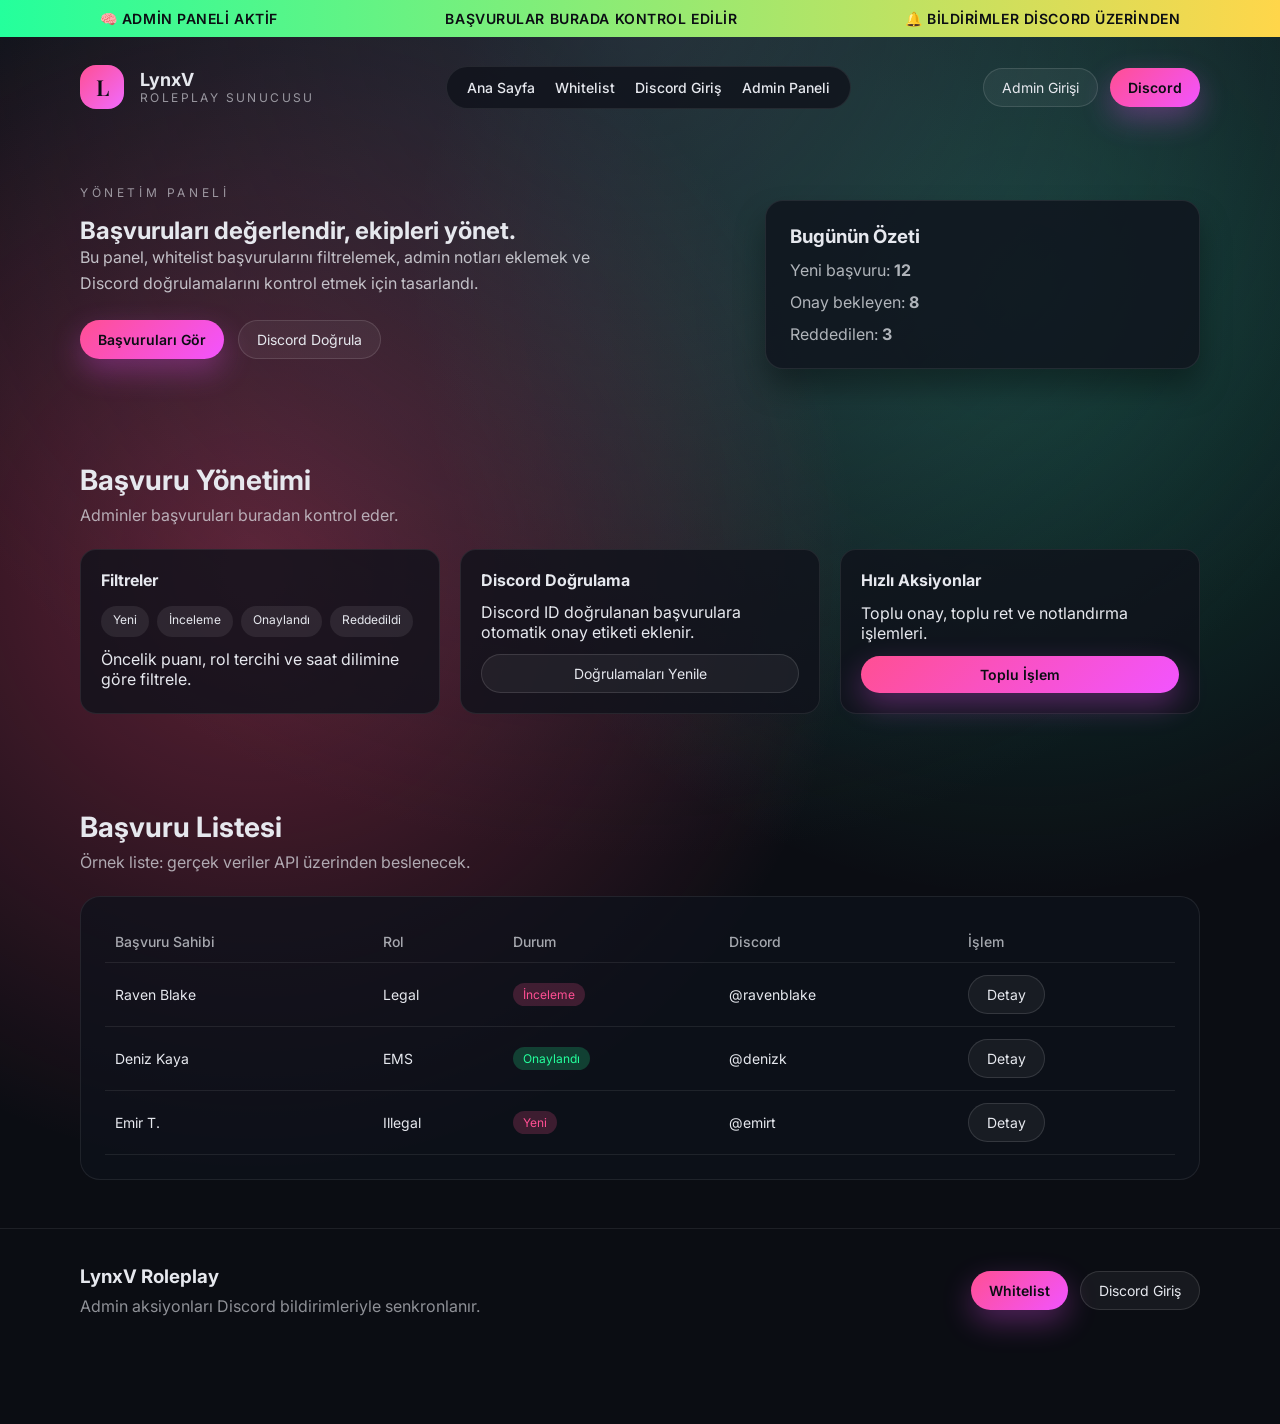
==== admin.html @ e461fdee "Add multi-page LynxV site layout" ====
<!DOCTYPE html>
<html lang="tr">
  <head>
    <meta charset="UTF-8" />
    <meta name="viewport" content="width=device-width, initial-scale=1.0" />
    <title>LynxV Roleplay | Admin Paneli</title>
    <link rel="preconnect" href="https://fonts.googleapis.com" />
    <link rel="preconnect" href="https://fonts.gstatic.com" crossorigin />
    <link
      href="https://fonts.googleapis.com/css2?family=Inter:wght@300;400;500;600;700&family=Playfair+Display:wght@600&display=swap"
      rel="stylesheet"
    />
    <link rel="stylesheet" href="styles.css" />
  </head>
  <body>
    <div class="announcement-bar">
      <span>🧠 Admin Paneli Aktif</span>
      <span>Başvurular burada kontrol edilir</span>
      <span>🔔 Bildirimler Discord üzerinden</span>
    </div>

    <header class="site-header">
      <a class="logo" href="index.html">
        <span class="logo-mark">L</span>
        <div>
          <p class="logo-title">LynxV</p>
          <p class="logo-subtitle">Roleplay Sunucusu</p>
        </div>
      </a>
      <nav class="nav-links">
        <a href="index.html">Ana Sayfa</a>
        <a href="whitelist.html">Whitelist</a>
        <a href="login.html">Discord Giriş</a>
        <a href="admin.html">Admin Paneli</a>
      </nav>
      <div class="header-actions">
        <a class="ghost-button" href="login.html">Admin Girişi</a>
        <a class="primary-button" href="https://discord.gg/EBZtk4avD4" target="_blank" rel="noreferrer">
          Discord
        </a>
      </div>
    </header>

    <main>
      <section class="page-hero">
        <div>
          <p class="eyebrow">Yönetim Paneli</p>
          <h1>Başvuruları değerlendir, ekipleri yönet.</h1>
          <p class="hero-description">
            Bu panel, whitelist başvurularını filtrelemek, admin notları eklemek
            ve Discord doğrulamalarını kontrol etmek için tasarlandı.
          </p>
          <div class="hero-buttons">
            <a class="primary-button" href="whitelist.html">Başvuruları Gör</a>
            <a class="ghost-button" href="login.html">Discord Doğrula</a>
          </div>
        </div>
        <div class="status-card">
          <h3>Bugünün Özeti</h3>
          <ul>
            <li>Yeni başvuru: <strong>12</strong></li>
            <li>Onay bekleyen: <strong>8</strong></li>
            <li>Reddedilen: <strong>3</strong></li>
          </ul>
        </div>
      </section>

      <section class="section">
        <div class="section-header">
          <h2>Başvuru Yönetimi</h2>
          <p>Adminler başvuruları buradan kontrol eder.</p>
        </div>
        <div class="admin-grid">
          <div class="admin-card">
            <h4>Filtreler</h4>
            <div class="pill-group">
              <span>Yeni</span>
              <span>İnceleme</span>
              <span>Onaylandı</span>
              <span>Reddedildi</span>
            </div>
            <p>Öncelik puanı, rol tercihi ve saat dilimine göre filtrele.</p>
          </div>
          <div class="admin-card">
            <h4>Discord Doğrulama</h4>
            <p>Discord ID doğrulanan başvurulara otomatik onay etiketi eklenir.</p>
            <button class="ghost-button" type="button">Doğrulamaları Yenile</button>
          </div>
          <div class="admin-card">
            <h4>Hızlı Aksiyonlar</h4>
            <p>Toplu onay, toplu ret ve notlandırma işlemleri.</p>
            <button class="primary-button" type="button">Toplu İşlem</button>
          </div>
        </div>
      </section>

      <section class="section">
        <div class="section-header">
          <h2>Başvuru Listesi</h2>
          <p>Örnek liste: gerçek veriler API üzerinden beslenecek.</p>
        </div>
        <div class="table-card">
          <table>
            <thead>
              <tr>
                <th>Başvuru Sahibi</th>
                <th>Rol</th>
                <th>Durum</th>
                <th>Discord</th>
                <th>İşlem</th>
              </tr>
            </thead>
            <tbody>
              <tr>
                <td>Raven Blake</td>
                <td>Legal</td>
                <td><span class="status-pill">İnceleme</span></td>
                <td>@ravenblake</td>
                <td>
                  <button class="ghost-button" type="button">Detay</button>
                </td>
              </tr>
              <tr>
                <td>Deniz Kaya</td>
                <td>EMS</td>
                <td><span class="status-pill approved">Onaylandı</span></td>
                <td>@denizk</td>
                <td>
                  <button class="ghost-button" type="button">Detay</button>
                </td>
              </tr>
              <tr>
                <td>Emir T.</td>
                <td>Illegal</td>
                <td><span class="status-pill">Yeni</span></td>
                <td>@emirt</td>
                <td>
                  <button class="ghost-button" type="button">Detay</button>
                </td>
              </tr>
            </tbody>
          </table>
        </div>
      </section>
    </main>

    <footer class="footer">
      <div>
        <h3>LynxV Roleplay</h3>
        <p>Admin aksiyonları Discord bildirimleriyle senkronlanır.</p>
      </div>
      <div class="footer-actions">
        <a class="primary-button" href="whitelist.html">Whitelist</a>
        <a class="ghost-button" href="login.html">Discord Giriş</a>
      </div>
    </footer>
  </body>
</html>
---- styles.css ----
:root {
  color-scheme: dark;
  font-family: "Inter", system-ui, sans-serif;
  background-color: #0b0d13;
  color: #e6e8ee;
}

* {
  box-sizing: border-box;
  margin: 0;
  padding: 0;
}

body {
  min-height: 100vh;
  background: radial-gradient(circle at top, rgba(68, 76, 94, 0.45), transparent 55%),
    radial-gradient(circle at 20% 40%, rgba(255, 69, 118, 0.35), transparent 45%),
    radial-gradient(circle at 80% 20%, rgba(31, 225, 170, 0.25), transparent 40%),
    #0b0d13;
  position: relative;
  padding-bottom: 72px;
}

body::before {
  content: "";
  position: fixed;
  inset: 0;
  background-image: linear-gradient(rgba(255, 255, 255, 0.04) 1px, transparent 1px),
    linear-gradient(90deg, rgba(255, 255, 255, 0.04) 1px, transparent 1px);
  background-size: 48px 48px;
  pointer-events: none;
  mix-blend-mode: screen;
  z-index: -1;
}

.announcement-bar {
  display: flex;
  justify-content: space-around;
  align-items: center;
  gap: 16px;
  background: linear-gradient(90deg, #24ff9c, #ffd64a);
  color: #0b0d13;
  padding: 10px 24px;
  font-weight: 600;
  font-size: 14px;
  text-transform: uppercase;
  letter-spacing: 0.04em;
}

.site-header {
  display: flex;
  align-items: center;
  justify-content: space-between;
  padding: 28px 80px 12px;
  gap: 24px;
}

.logo {
  display: flex;
  align-items: center;
  gap: 16px;
  color: inherit;
  text-decoration: none;
}

.logo:hover {
  opacity: 0.9;
}

.logo-mark {
  display: inline-flex;
  width: 44px;
  height: 44px;
  align-items: center;
  justify-content: center;
  border-radius: 16px;
  background: linear-gradient(135deg, #ff4f93, #f06bff);
  font-family: "Playfair Display", serif;
  font-size: 22px;
  font-weight: 600;
  color: #0b0d13;
}

.logo-title {
  font-weight: 700;
  font-size: 18px;
}

.logo-subtitle {
  font-size: 12px;
  text-transform: uppercase;
  letter-spacing: 0.2em;
  color: rgba(230, 232, 238, 0.6);
}

.nav-links {
  display: flex;
  gap: 20px;
  background: rgba(15, 18, 27, 0.8);
  padding: 12px 20px;
  border-radius: 999px;
  border: 1px solid rgba(255, 255, 255, 0.08);
}

.nav-links a {
  color: inherit;
  text-decoration: none;
  font-size: 14px;
  font-weight: 500;
}

.header-actions {
  display: flex;
  gap: 12px;
}

.header-actions a {
  display: inline-flex;
  align-items: center;
  justify-content: center;
  text-decoration: none;
}

.primary-button,
.ghost-button {
  border: none;
  font-family: inherit;
  font-size: 14px;
  padding: 10px 18px;
  border-radius: 999px;
  cursor: pointer;
  text-decoration: none;
  display: inline-flex;
  align-items: center;
  justify-content: center;
}

.primary-button {
  background: linear-gradient(135deg, #ff4f93, #f254ff);
  color: #0b0d13;
  font-weight: 600;
  box-shadow: 0 12px 30px rgba(242, 84, 255, 0.3);
}

.ghost-button {
  background: rgba(255, 255, 255, 0.05);
  color: #e6e8ee;
  border: 1px solid rgba(255, 255, 255, 0.12);
}

.hero {
  display: grid;
  grid-template-columns: minmax(0, 1.2fr) minmax(0, 0.8fr);
  align-items: center;
  gap: 48px;
  padding: 72px 80px 32px;
}

.hero-content h1 {
  font-size: clamp(36px, 4vw, 60px);
  line-height: 1.1;
  margin-bottom: 16px;
}

.hero-content h1 span {
  color: #ff5aa4;
}

.eyebrow {
  text-transform: uppercase;
  font-size: 12px;
  letter-spacing: 0.3em;
  color: rgba(230, 232, 238, 0.6);
  margin-bottom: 16px;
}

.hero-description {
  max-width: 520px;
  line-height: 1.6;
  color: rgba(230, 232, 238, 0.8);
  margin-bottom: 24px;
}

.hero-buttons {
  display: flex;
  gap: 14px;
  margin-bottom: 24px;
}

.hero-tags {
  display: flex;
  flex-wrap: wrap;
  gap: 12px;
}

.hero-tags span {
  padding: 6px 14px;
  border-radius: 999px;
  border: 1px solid rgba(255, 255, 255, 0.14);
  font-size: 12px;
  background: rgba(15, 18, 27, 0.7);
}

.hero-visual {
  position: relative;
  display: grid;
  gap: 18px;
}

.hero-card {
  background: rgba(14, 16, 25, 0.85);
  border-radius: 20px;
  padding: 24px;
  border: 1px solid rgba(255, 255, 255, 0.08);
  box-shadow: 0 24px 40px rgba(0, 0, 0, 0.4);
}

.hero-mini-card {
  align-self: flex-start;
  justify-self: flex-end;
  background: rgba(20, 24, 34, 0.9);
  border-radius: 16px;
  padding: 16px 20px;
  border: 1px solid rgba(255, 255, 255, 0.08);
  width: min(240px, 100%);
}

.mini-title {
  font-weight: 600;
  margin-bottom: 6px;
}

.mini-subtitle {
  font-size: 12px;
  color: rgba(230, 232, 238, 0.7);
}

.signal-bars {
  display: flex;
  gap: 6px;
  margin-top: 12px;
}

.signal-bars span {
  width: 8px;
  border-radius: 4px;
  background: linear-gradient(180deg, #24ff9c, #1fe1aa);
}

.signal-bars span:nth-child(1) {
  height: 10px;
}

.signal-bars span:nth-child(2) {
  height: 16px;
}

.signal-bars span:nth-child(3) {
  height: 22px;
}

.signal-bars span:nth-child(4) {
  height: 28px;
}

.hero-map {
  position: relative;
  padding: 24px;
  border-radius: 20px;
  background: rgba(14, 18, 27, 0.8);
  border: 1px solid rgba(255, 255, 255, 0.08);
  overflow: hidden;
}

.hero-map::after {
  content: "";
  position: absolute;
  inset: 0;
  background: radial-gradient(circle at top left, rgba(36, 255, 156, 0.25), transparent 55%),
    radial-gradient(circle at bottom right, rgba(255, 79, 147, 0.25), transparent 60%);
  opacity: 0.8;
  pointer-events: none;
}

.hero-map svg {
  width: 100%;
  height: auto;
  fill: rgba(255, 255, 255, 0.08);
  stroke: rgba(36, 255, 156, 0.7);
  position: relative;
  z-index: 1;
}

.hero-map-label {
  display: flex;
  justify-content: space-between;
  align-items: center;
  margin-top: 16px;
  font-size: 13px;
  position: relative;
  z-index: 1;
  color: rgba(230, 232, 238, 0.7);
}

.hero-map-label strong {
  color: #24ff9c;
}

.hero-card-header {
  display: flex;
  justify-content: space-between;
  align-items: center;
  color: rgba(230, 232, 238, 0.6);
  font-size: 14px;
  margin-bottom: 18px;
}

.icon-button {
  background: none;
  border: none;
  color: inherit;
  font-size: 18px;
}

.hero-card-title {
  font-size: 18px;
  font-weight: 600;
  margin-bottom: 12px;
}

.hero-card-text {
  font-size: 14px;
  line-height: 1.6;
  color: rgba(230, 232, 238, 0.7);
}

.hero-card-stats {
  display: grid;
  grid-template-columns: repeat(3, 1fr);
  gap: 12px;
  margin-top: 20px;
}

.hero-card-stats div {
  background: rgba(255, 255, 255, 0.05);
  border-radius: 12px;
  padding: 12px;
  text-align: center;
  font-size: 12px;
  color: rgba(230, 232, 238, 0.7);
}

.hero-card-stats strong {
  display: block;
  font-size: 18px;
  color: #24ff9c;
  margin-top: 4px;
}

.section {
  padding: 48px 80px;
}

.section-header {
  margin-bottom: 24px;
}

.section-header h2 {
  font-size: 28px;
  margin-bottom: 8px;
}

.section-header p {
  color: rgba(230, 232, 238, 0.7);
}

.card-grid {
  display: grid;
  grid-template-columns: repeat(auto-fit, minmax(220px, 1fr));
  gap: 20px;
}

.glass-card {
  position: relative;
  padding: 24px;
  border-radius: 18px;
  background: rgba(14, 18, 27, 0.7);
  border: 1px solid rgba(36, 255, 156, 0.3);
  box-shadow: 0 20px 30px rgba(0, 0, 0, 0.35);
}

.card-icon {
  font-size: 20px;
  margin-bottom: 12px;
}

.glass-card h3 {
  margin-bottom: 6px;
}

.glass-card p {
  color: rgba(230, 232, 238, 0.7);
  margin-bottom: 16px;
}

.badge {
  position: absolute;
  top: 18px;
  right: 18px;
  background: rgba(36, 255, 156, 0.2);
  color: #24ff9c;
  padding: 4px 10px;
  border-radius: 999px;
  font-size: 12px;
}

.badge-alt {
  background: rgba(255, 79, 147, 0.2);
  color: #ff4f93;
}

.feature-grid {
  display: grid;
  grid-template-columns: repeat(auto-fit, minmax(220px, 1fr));
  gap: 20px;
}

.feature-card {
  padding: 20px;
  border-radius: 16px;
  border: 1px solid rgba(255, 255, 255, 0.08);
  background: rgba(15, 18, 27, 0.8);
}

.feature-card h4 {
  margin-bottom: 8px;
}

.feature-card p {
  color: rgba(230, 232, 238, 0.7);
}

.footer {
  padding: 36px 80px;
  border-top: 1px solid rgba(255, 255, 255, 0.08);
  display: flex;
  justify-content: space-between;
  align-items: center;
  gap: 24px;
}

.footer h3 {
  margin-bottom: 8px;
}

.footer p {
  color: rgba(230, 232, 238, 0.6);
}

.footer-actions {
  display: flex;
  gap: 12px;
}

.page-hero {
  display: grid;
  grid-template-columns: minmax(0, 1.2fr) minmax(0, 0.8fr);
  gap: 32px;
  padding: 64px 80px 32px;
  align-items: center;
}

.status-card {
  background: rgba(16, 20, 30, 0.85);
  border-radius: 18px;
  padding: 24px;
  border: 1px solid rgba(255, 255, 255, 0.08);
  box-shadow: 0 18px 30px rgba(0, 0, 0, 0.35);
}

.status-card h3 {
  margin-bottom: 12px;
}

.status-card ul {
  list-style: none;
  display: grid;
  gap: 12px;
  color: rgba(230, 232, 238, 0.75);
}

.glass-form {
  background: rgba(14, 18, 27, 0.75);
  border-radius: 20px;
  padding: 24px;
  border: 1px solid rgba(255, 255, 255, 0.08);
  display: grid;
  gap: 18px;
}

.form-grid {
  display: grid;
  grid-template-columns: repeat(auto-fit, minmax(220px, 1fr));
  gap: 16px;
}

label {
  display: grid;
  gap: 8px;
  font-size: 14px;
  color: rgba(230, 232, 238, 0.8);
}

input,
select,
textarea {
  background: rgba(8, 10, 16, 0.9);
  border: 1px solid rgba(255, 255, 255, 0.1);
  border-radius: 12px;
  padding: 12px 14px;
  color: #e6e8ee;
  font-family: inherit;
}

textarea {
  resize: vertical;
}

.form-actions {
  display: flex;
  flex-wrap: wrap;
  gap: 12px;
}

.step-grid {
  display: grid;
  grid-template-columns: repeat(auto-fit, minmax(220px, 1fr));
  gap: 20px;
}

.step-card {
  padding: 20px;
  border-radius: 16px;
  border: 1px solid rgba(255, 255, 255, 0.08);
  background: rgba(15, 18, 27, 0.8);
  display: grid;
  gap: 12px;
}

.step-card span {
  width: 34px;
  height: 34px;
  border-radius: 12px;
  background: rgba(36, 255, 156, 0.2);
  color: #24ff9c;
  display: inline-flex;
  align-items: center;
  justify-content: center;
  font-weight: 600;
}

.admin-grid {
  display: grid;
  grid-template-columns: repeat(auto-fit, minmax(240px, 1fr));
  gap: 20px;
}

.admin-card {
  padding: 20px;
  border-radius: 16px;
  border: 1px solid rgba(255, 255, 255, 0.08);
  background: rgba(15, 18, 27, 0.8);
  display: grid;
  gap: 12px;
}

.pill-group {
  display: flex;
  flex-wrap: wrap;
  gap: 8px;
}

.pill-group span {
  padding: 6px 12px;
  border-radius: 999px;
  background: rgba(255, 255, 255, 0.08);
  font-size: 12px;
}

.table-card {
  background: rgba(14, 18, 27, 0.75);
  border-radius: 20px;
  padding: 24px;
  border: 1px solid rgba(255, 255, 255, 0.08);
  overflow-x: auto;
}

table {
  width: 100%;
  border-collapse: collapse;
  min-width: 520px;
}

th,
td {
  text-align: left;
  padding: 12px 10px;
  border-bottom: 1px solid rgba(255, 255, 255, 0.08);
  font-size: 14px;
}

th {
  color: rgba(230, 232, 238, 0.7);
  font-weight: 500;
}

.status-pill {
  display: inline-flex;
  padding: 4px 10px;
  border-radius: 999px;
  background: rgba(255, 79, 147, 0.2);
  color: #ff4f93;
  font-size: 12px;
}

.status-pill.approved {
  background: rgba(36, 255, 156, 0.2);
  color: #24ff9c;
}

.timeline {
  display: grid;
  gap: 16px;
}

.timeline-item {
  display: grid;
  grid-template-columns: 72px 1fr;
  gap: 18px;
  padding: 18px 20px;
  border-radius: 16px;
  background: rgba(15, 18, 27, 0.75);
  border: 1px solid rgba(255, 255, 255, 0.08);
}

.timeline-time {
  font-weight: 600;
  color: #ff4f93;
}

.timeline-item h4 {
  margin-bottom: 6px;
}

.timeline-item p {
  color: rgba(230, 232, 238, 0.7);
}

.gallery-grid {
  display: grid;
  grid-template-columns: repeat(4, minmax(0, 1fr));
  gap: 16px;
}

.gallery-card {
  position: relative;
  padding: 18px;
  min-height: 160px;
  border-radius: 18px;
  background: linear-gradient(135deg, rgba(36, 255, 156, 0.15), rgba(255, 79, 147, 0.15));
  border: 1px solid rgba(255, 255, 255, 0.08);
  display: flex;
  align-items: flex-end;
  font-weight: 600;
  text-shadow: 0 8px 20px rgba(0, 0, 0, 0.6);
  overflow: hidden;
}

.gallery-card::after {
  content: "";
  position: absolute;
  inset: 0;
  background: radial-gradient(circle at top left, rgba(255, 255, 255, 0.18), transparent 60%);
  pointer-events: none;
}

.gallery-card span {
  position: relative;
  z-index: 1;
}

.gallery-card.tall {
  grid-row: span 2;
}

.gallery-card.wide {
  grid-column: span 2;
}

@media (max-width: 960px) {
  .site-header {
    flex-direction: column;
    align-items: flex-start;
    padding: 24px;
  }

  .nav-links {
    flex-wrap: wrap;
    width: 100%;
  }

  .hero {
    grid-template-columns: 1fr;
    padding: 48px 24px;
  }

  .page-hero {
    grid-template-columns: 1fr;
    padding: 48px 24px 24px;
  }

  .section {
    padding: 32px 24px;
  }

  .footer {
    flex-direction: column;
    align-items: flex-start;
    padding: 24px;
  }

  .gallery-grid {
    grid-template-columns: repeat(auto-fit, minmax(160px, 1fr));
  }
}
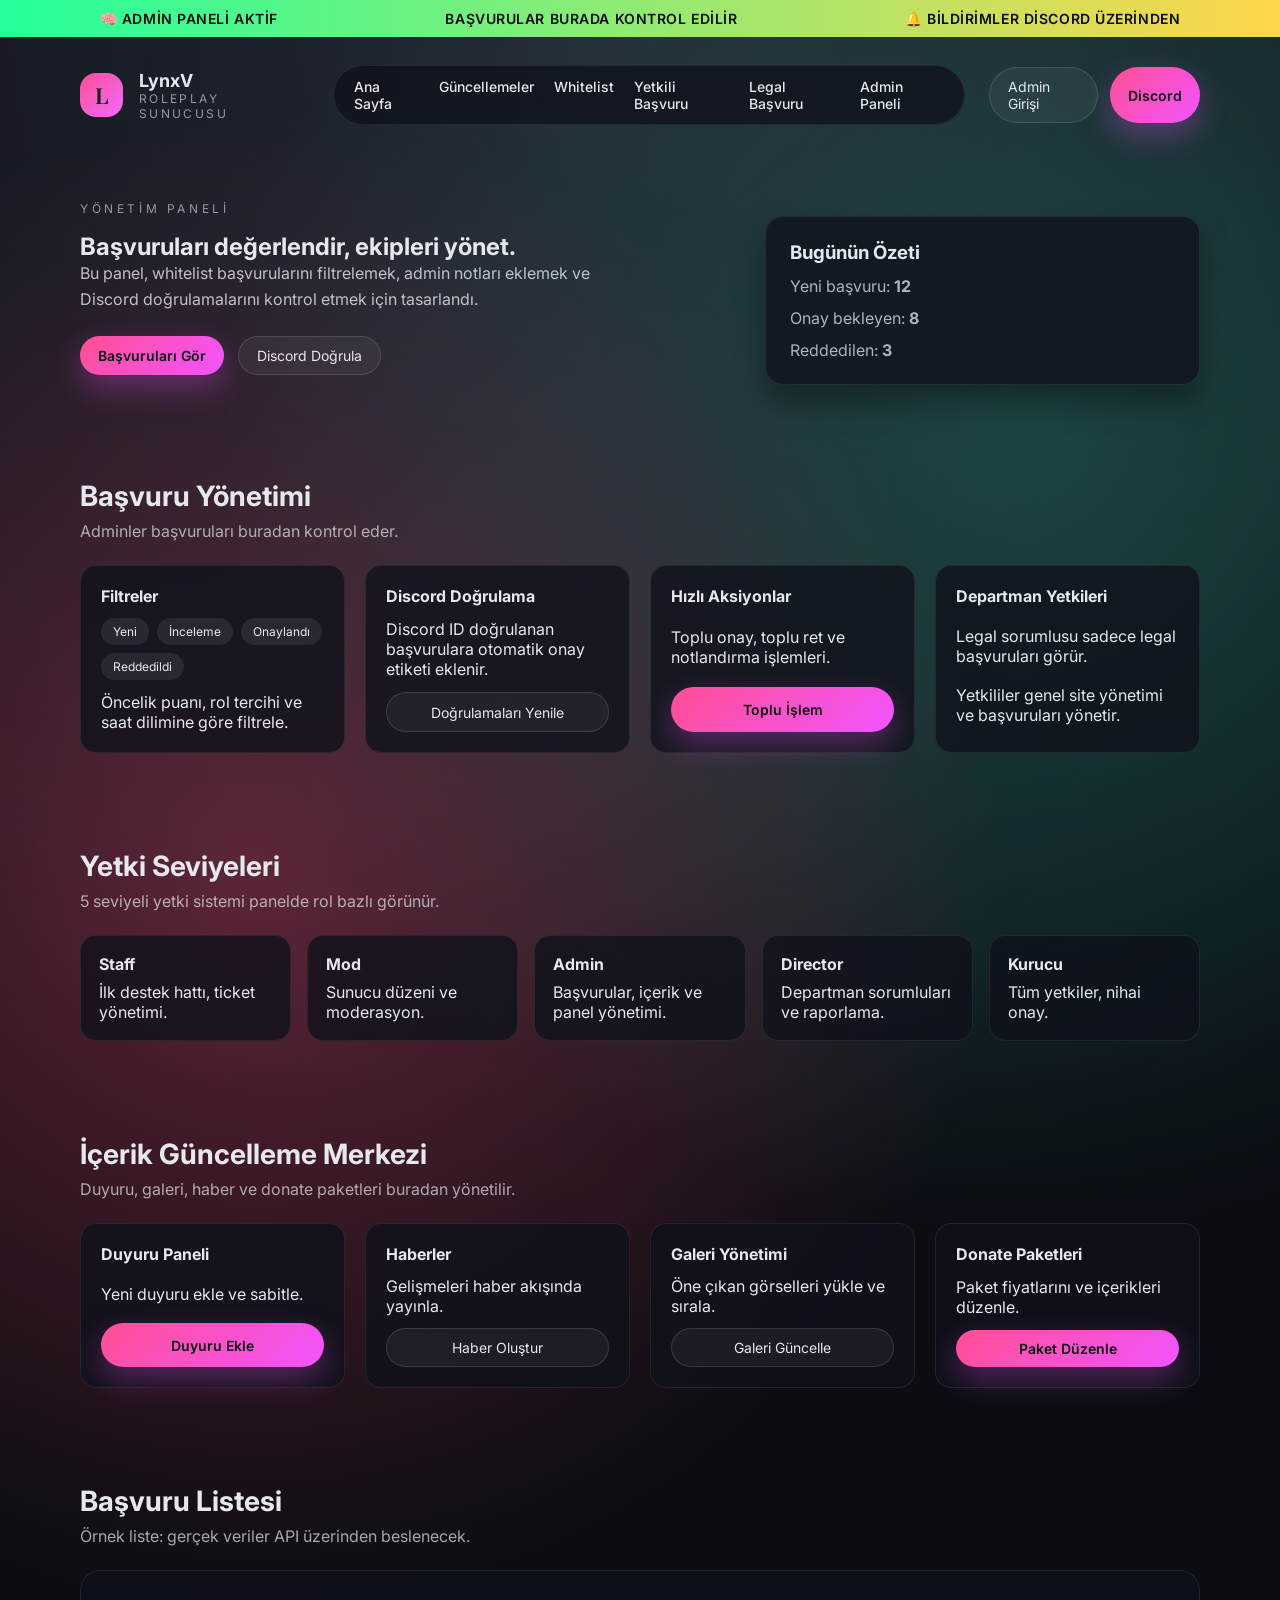
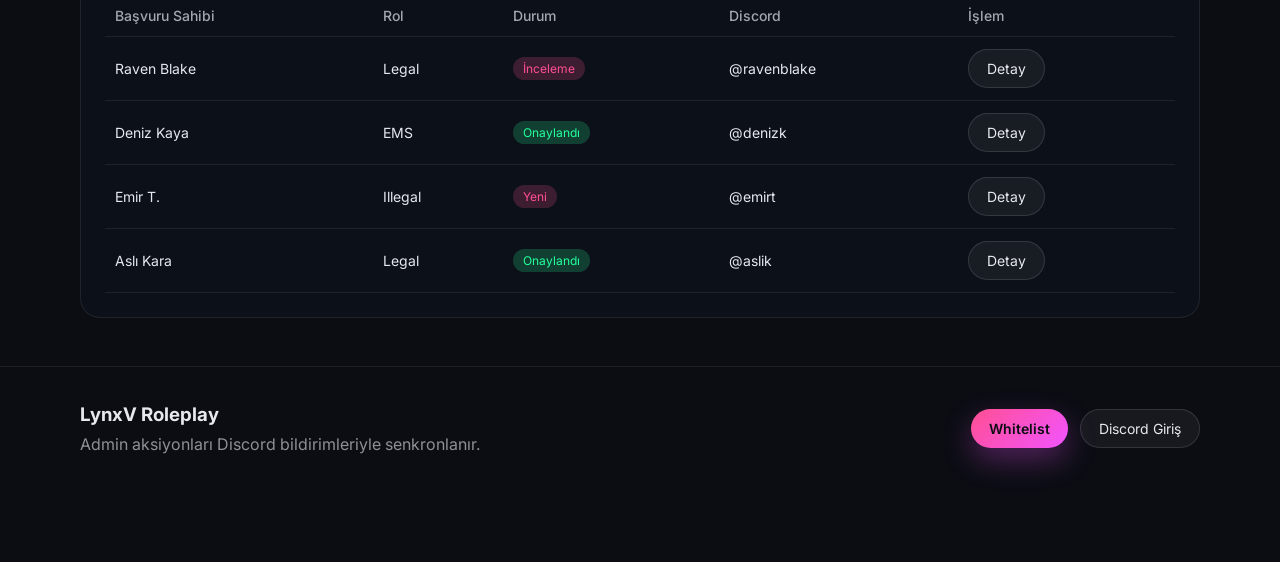
==== commit 0dd117dc: "Align navigation for role pages" ====
--- a/admin.html
+++ b/admin.html
@@ -29,8 +29,10 @@
       </a>
       <nav class="nav-links">
         <a href="index.html">Ana Sayfa</a>
+        <a href="updates.html">Güncellemeler</a>
         <a href="whitelist.html">Whitelist</a>
-        <a href="login.html">Discord Giriş</a>
+        <a href="staff.html">Yetkili Başvuru</a>
+        <a href="legal.html">Legal Başvuru</a>
         <a href="admin.html">Admin Paneli</a>
       </nav>
       <div class="header-actions">
@@ -91,6 +93,69 @@
             <p>Toplu onay, toplu ret ve notlandırma işlemleri.</p>
             <button class="primary-button" type="button">Toplu İşlem</button>
           </div>
+          <div class="admin-card">
+            <h4>Departman Yetkileri</h4>
+            <p>Legal sorumlusu sadece legal başvuruları görür.</p>
+            <p>Yetkililer genel site yönetimi ve başvuruları yönetir.</p>
+          </div>
+        </div>
+      </section>
+
+      <section class="section">
+        <div class="section-header">
+          <h2>Yetki Seviyeleri</h2>
+          <p>5 seviyeli yetki sistemi panelde rol bazlı görünür.</p>
+        </div>
+        <div class="role-grid">
+          <div class="role-card">
+            <h4>Staff</h4>
+            <p>İlk destek hattı, ticket yönetimi.</p>
+          </div>
+          <div class="role-card">
+            <h4>Mod</h4>
+            <p>Sunucu düzeni ve moderasyon.</p>
+          </div>
+          <div class="role-card">
+            <h4>Admin</h4>
+            <p>Başvurular, içerik ve panel yönetimi.</p>
+          </div>
+          <div class="role-card">
+            <h4>Director</h4>
+            <p>Departman sorumluları ve raporlama.</p>
+          </div>
+          <div class="role-card">
+            <h4>Kurucu</h4>
+            <p>Tüm yetkiler, nihai onay.</p>
+          </div>
+        </div>
+      </section>
+
+      <section class="section">
+        <div class="section-header">
+          <h2>İçerik Güncelleme Merkezi</h2>
+          <p>Duyuru, galeri, haber ve donate paketleri buradan yönetilir.</p>
+        </div>
+        <div class="admin-grid">
+          <div class="admin-card">
+            <h4>Duyuru Paneli</h4>
+            <p>Yeni duyuru ekle ve sabitle.</p>
+            <button class="primary-button" type="button">Duyuru Ekle</button>
+          </div>
+          <div class="admin-card">
+            <h4>Haberler</h4>
+            <p>Gelişmeleri haber akışında yayınla.</p>
+            <button class="ghost-button" type="button">Haber Oluştur</button>
+          </div>
+          <div class="admin-card">
+            <h4>Galeri Yönetimi</h4>
+            <p>Öne çıkan görselleri yükle ve sırala.</p>
+            <button class="ghost-button" type="button">Galeri Güncelle</button>
+          </div>
+          <div class="admin-card">
+            <h4>Donate Paketleri</h4>
+            <p>Paket fiyatlarını ve içerikleri düzenle.</p>
+            <button class="primary-button" type="button">Paket Düzenle</button>
+          </div>
         </div>
       </section>
 
@@ -134,6 +199,15 @@
                 <td>Illegal</td>
                 <td><span class="status-pill">Yeni</span></td>
                 <td>@emirt</td>
+                <td>
+                  <button class="ghost-button" type="button">Detay</button>
+                </td>
+              </tr>
+              <tr>
+                <td>Aslı Kara</td>
+                <td>Legal</td>
+                <td><span class="status-pill approved">Onaylandı</span></td>
+                <td>@aslik</td>
                 <td>
                   <button class="ghost-button" type="button">Detay</button>
                 </td>
--- a/styles.css
+++ b/styles.css
@@ -462,6 +462,77 @@
   gap: 12px;
 }
 
+.access-card {
+  display: flex;
+  align-items: center;
+  justify-content: space-between;
+  gap: 16px;
+  padding: 24px;
+  border-radius: 18px;
+  background: rgba(18, 22, 32, 0.85);
+  border: 1px solid rgba(255, 79, 147, 0.3);
+}
+
+.access-card h3 {
+  margin-bottom: 8px;
+}
+
+.role-grid {
+  display: grid;
+  grid-template-columns: repeat(auto-fit, minmax(200px, 1fr));
+  gap: 16px;
+}
+
+.role-card {
+  padding: 18px;
+  border-radius: 16px;
+  border: 1px solid rgba(255, 255, 255, 0.08);
+  background: rgba(15, 18, 27, 0.8);
+  display: grid;
+  gap: 8px;
+}
+
+.updates-grid {
+  display: grid;
+  grid-template-columns: repeat(auto-fit, minmax(240px, 1fr));
+  gap: 20px;
+}
+
+.update-card {
+  position: relative;
+  padding: 20px;
+  border-radius: 16px;
+  background: rgba(14, 18, 27, 0.75);
+  border: 1px solid rgba(255, 255, 255, 0.08);
+  display: grid;
+  gap: 12px;
+}
+
+.update-card .badge {
+  position: static;
+  justify-self: flex-start;
+}
+
+.donate-grid {
+  display: grid;
+  grid-template-columns: repeat(auto-fit, minmax(220px, 1fr));
+  gap: 20px;
+}
+
+.donate-card {
+  padding: 20px;
+  border-radius: 16px;
+  background: rgba(15, 18, 27, 0.8);
+  border: 1px solid rgba(255, 255, 255, 0.08);
+  display: grid;
+  gap: 10px;
+}
+
+.donate-card strong {
+  color: #24ff9c;
+  font-size: 18px;
+}
+
 .page-hero {
   display: grid;
   grid-template-columns: minmax(0, 1.2fr) minmax(0, 0.8fr);
@@ -729,6 +800,11 @@
     padding: 24px;
   }
 
+  .access-card {
+    flex-direction: column;
+    align-items: flex-start;
+  }
+
   .gallery-grid {
     grid-template-columns: repeat(auto-fit, minmax(160px, 1fr));
   }
